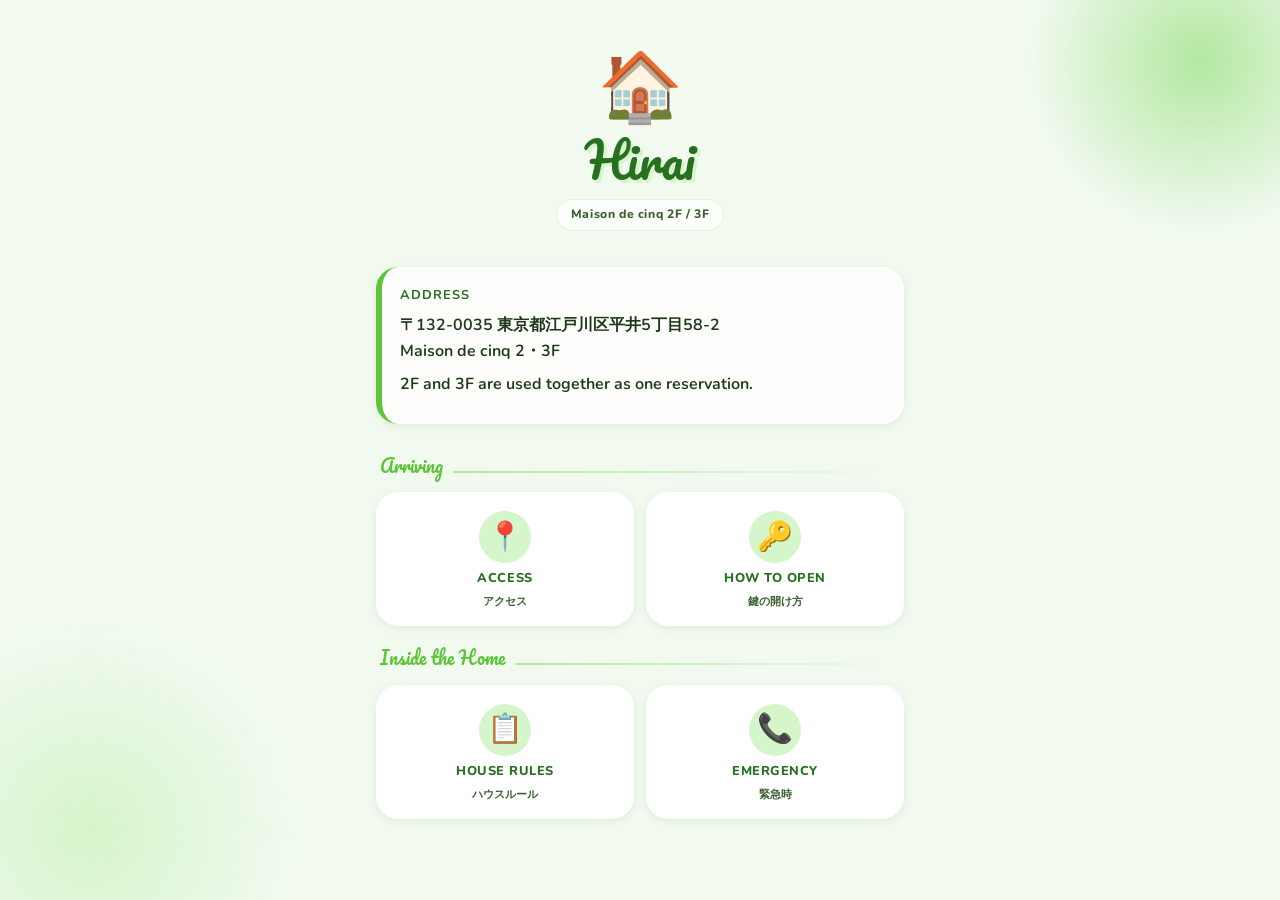
==== index.html @ 151ad1eb "Add Hirai guest manual site" ====
<!doctype html>
<html lang="en">
<head>
  <meta charset="utf-8">
  <meta name="viewport" content="width=device-width, initial-scale=1, viewport-fit=cover">
  <meta name="theme-color" content="#f2faf0">
  <title>Welcome to Hirai / Maison de cinq</title>
  <link rel="preconnect" href="https://fonts.googleapis.com">
  <link rel="preconnect" href="https://fonts.gstatic.com" crossorigin>
  <link href="https://fonts.googleapis.com/css2?family=Nunito:wght@500;600;700;800;900&family=Pacifico&display=swap" rel="stylesheet">
  <link rel="stylesheet" href="assets/site.css">
</head>
<body>
<main>
  <section class="hero">
    <div class="mark" aria-hidden="true">🏠</div>
    <h1>Hirai</h1>
    <p>Maison de cinq 2F / 3F</p>
  </section>

  <section class="notice" aria-label="Property information">
    <strong>Address</strong>
    <p>〒132-0035 東京都江戸川区平井5丁目58-2<br>Maison de cinq 2・3F</p>
    <p>2F and 3F are used together as one reservation.</p>
  </section>

  <nav class="menu" aria-label="Guest menu">
    <div class="menu-group">
      <div class="menu-group-head">
        <span class="menu-group-title">Arriving</span>
        <span class="menu-group-line"></span>
      </div>
      <div class="btn-grid">
        <a href="access/" class="pl-btn">
          <span class="pl-icon-wrap"><span class="pl-icon" aria-hidden="true">📍</span></span>
          <span class="pl-en">Access</span>
          <span class="pl-ja">アクセス</span>
        </a>
        <a href="how-to-open/" class="pl-btn">
          <span class="pl-icon-wrap"><span class="pl-icon" aria-hidden="true">🔑</span></span>
          <span class="pl-en">How to Open</span>
          <span class="pl-ja">鍵の開け方</span>
        </a>
      </div>
    </div>

    <div class="menu-group">
      <div class="menu-group-head">
        <span class="menu-group-title">Inside the Home</span>
        <span class="menu-group-line"></span>
      </div>
      <div class="btn-grid">
        <a href="house-rules/" class="pl-btn">
          <span class="pl-icon-wrap"><span class="pl-icon" aria-hidden="true">📋</span></span>
          <span class="pl-en">House Rules</span>
          <span class="pl-ja">ハウスルール</span>
        </a>
        <a href="emergency/" class="pl-btn">
          <span class="pl-icon-wrap"><span class="pl-icon" aria-hidden="true">📞</span></span>
          <span class="pl-en">Emergency</span>
          <span class="pl-ja">緊急時</span>
        </a>
      </div>
    </div>
  </nav>
</main>
</body>
</html>
---- assets/site.css ----
:root {
  --cream: #f2faf0;
  --cream-deep: #dff5d8;
  --green: #5ec43a;
  --green-dark: #267020;
  --green-soft: #d5f5ca;
  --text: #1e3a18;
  --muted: #3a6030;
  --white: #fff;
  --shadow-sm: 0 2px 8px rgba(40,100,30,.10);
  --shadow-md: 0 4px 18px rgba(40,100,30,.15);
  --shadow-hover: 0 14px 38px rgba(40,100,30,.24);
  --ease-pop: cubic-bezier(.34,1.56,.64,1);
}

* { box-sizing: border-box; }

body {
  margin: 0;
  font-family: Nunito, -apple-system, BlinkMacSystemFont, sans-serif;
  background: var(--cream);
  color: var(--text);
  line-height: 1.6;
  min-height: 100vh;
}

body::before,
body::after {
  content: "";
  position: fixed;
  border-radius: 50%;
  pointer-events: none;
  z-index: 0;
  filter: blur(4px);
}

body::before {
  top: -120px;
  right: -100px;
  width: 360px;
  height: 360px;
  background: radial-gradient(circle, #b2e8a0 0%, transparent 68%);
}

body::after {
  bottom: -140px;
  left: -120px;
  width: 420px;
  height: 420px;
  background: radial-gradient(circle, var(--green-soft) 0%, transparent 70%);
}

main {
  position: relative;
  max-width: 560px;
  margin: 0 auto;
  padding: 0 0 40px;
  z-index: 1;
}

.hero {
  text-align: center;
  padding: 54px 24px 28px;
}

.hero .mark {
  display: inline-block;
  font-size: 68px;
  line-height: 1;
  margin-bottom: 10px;
}

.hero h1 {
  font-family: Pacifico, cursive;
  font-weight: 400;
  color: var(--green-dark);
  font-size: clamp(2rem, 7vw, 3rem);
  line-height: 1.15;
  margin: 0 0 8px;
  text-shadow: 3px 3px 0 var(--green-soft);
}

.hero p,
.pill {
  display: inline-flex;
  align-items: center;
  gap: 6px;
  margin: 4px 0 0;
  padding: 5px 14px;
  border-radius: 999px;
  background: rgba(255,255,255,.7);
  color: var(--muted);
  font-size: .76rem;
  font-weight: 800;
  letter-spacing: .05em;
  border: 1px solid rgba(94,196,58,.18);
}

.notice,
.content {
  margin: 8px 16px 28px;
  background: rgba(255,255,255,.84);
  border-radius: 22px;
  padding: 18px;
  box-shadow: var(--shadow-sm);
}

.notice {
  border-left: 6px solid var(--green);
}

.notice strong {
  display: block;
  color: var(--green-dark);
  font-size: .8rem;
  letter-spacing: .08em;
  text-transform: uppercase;
}

.menu { padding: 0 16px; }

.menu-group { margin-bottom: 18px; }

.menu-group-head {
  display: flex;
  align-items: baseline;
  gap: 10px;
  margin: 0 4px 12px;
}

.menu-group-title {
  font-family: Pacifico, cursive;
  font-weight: 400;
  font-size: 1.1rem;
  color: var(--green);
}

.menu-group-line {
  flex: 1;
  height: 2px;
  background: linear-gradient(to right, #b2e8a0, transparent);
  border-radius: 2px;
}

.btn-grid {
  display: grid;
  grid-template-columns: 1fr 1fr;
  gap: 12px;
}

.pl-btn {
  background: var(--white);
  border-radius: 22px;
  padding: 18px 12px 16px;
  display: flex;
  flex-direction: column;
  align-items: center;
  gap: 8px;
  text-decoration: none;
  color: var(--text);
  box-shadow: var(--shadow-sm);
  border: 1.5px solid transparent;
  transition: transform .22s var(--ease-pop), box-shadow .22s ease, border-color .2s ease;
}

.pl-btn:hover,
.pl-btn:focus-visible {
  transform: translateY(-4px);
  box-shadow: var(--shadow-hover);
  border-color: var(--green);
  outline: none;
}

.pl-icon-wrap {
  width: 52px;
  height: 52px;
  border-radius: 50%;
  display: flex;
  align-items: center;
  justify-content: center;
  background: var(--green-soft);
}

.pl-icon { font-size: 1.8rem; line-height: 1; }
.pl-en { font-size: .8rem; font-weight: 800; text-transform: uppercase; letter-spacing: .04em; color: var(--green-dark); text-align: center; line-height: 1.2; }
.pl-ja { font-size: .7rem; font-weight: 700; color: var(--muted); text-align: center; line-height: 1.35; }

.top {
  position: sticky;
  top: 0;
  background: linear-gradient(135deg, var(--green) 0%, var(--green-dark) 100%);
  color: white;
  margin: 0 0 20px;
  padding: 16px 20px;
  display: flex;
  align-items: center;
  gap: 14px;
  box-shadow: 0 2px 12px rgba(0,0,0,.15);
  z-index: 5;
}

.back {
  color: white;
  text-decoration: none;
  background: rgba(255,255,255,.25);
  width: 38px;
  height: 38px;
  border-radius: 50%;
  display: grid;
  place-items: center;
  font-size: 1.2rem;
  font-weight: 900;
  flex-shrink: 0;
}

.top-emoji { font-size: 1.8rem; line-height: 1; flex-shrink: 0; }

.top h1 {
  font-family: Pacifico, cursive;
  font-weight: 400;
  font-size: 1.3rem;
  margin: 0;
  line-height: 1.2;
  color: #fff;
}

h2, h3 { color: var(--green-dark); margin: 18px 0 8px; }
p { margin: 8px 0; font-weight: 650; }
ul, ol { padding-left: 1.2rem; }
li { margin: 6px 0; }
figure { margin: 14px 0; }
img { width: 100%; height: auto; border-radius: 14px; display: block; box-shadow: 0 2px 10px rgba(0,0,0,.08); }
code { font-family: ui-monospace, SFMono-Regular, Menlo, monospace; background: #eef8e8; border-radius: 6px; padding: 2px 5px; }

.important {
  background: #fff7ed;
  border-left: 5px solid #f59e0b;
  border-radius: 12px;
  padding: 12px 14px;
  margin: 18px 0;
  font-weight: 800;
}

@media (max-width: 420px) {
  .btn-grid { grid-template-columns: 1fr; }
  .hero { padding-top: 42px; }
}
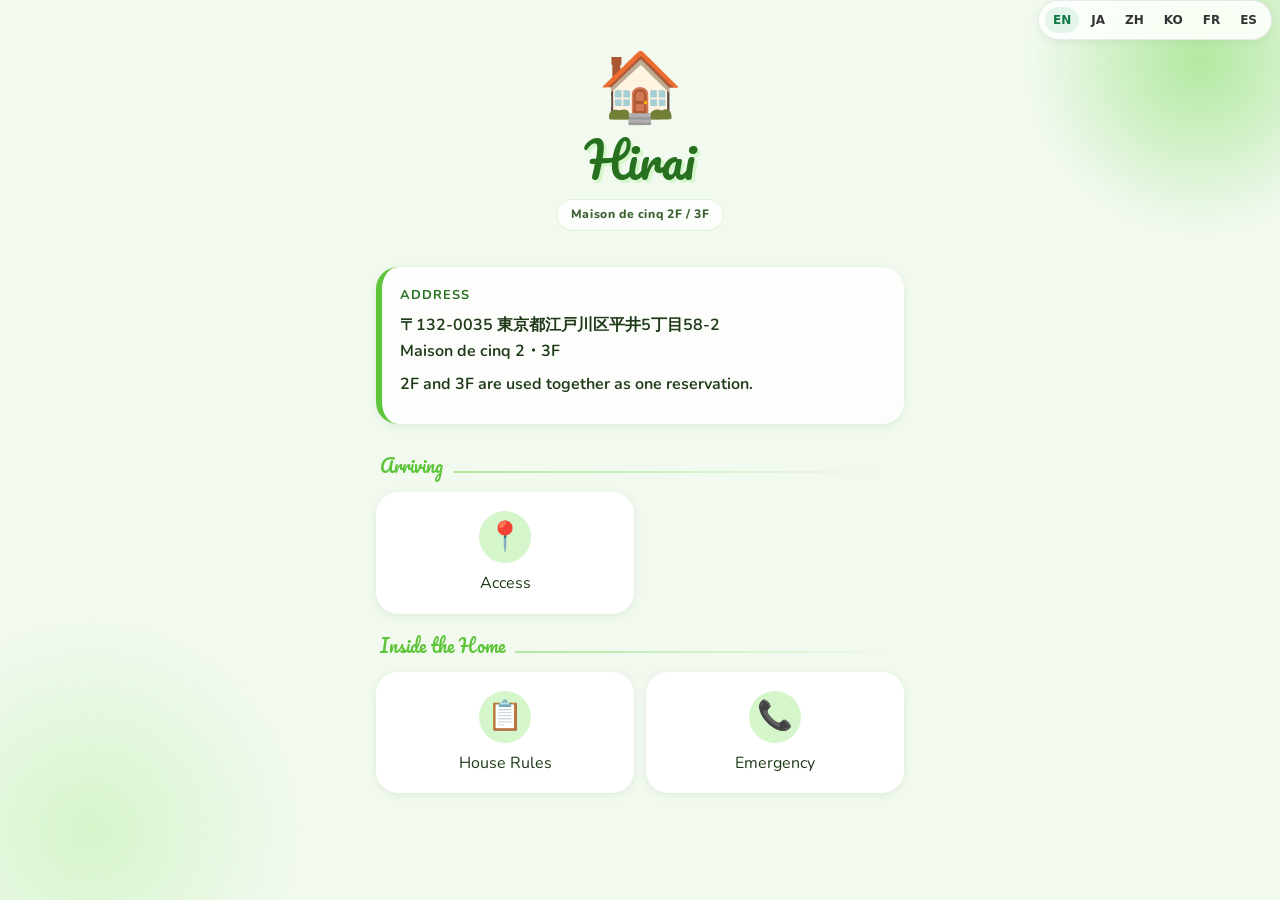
==== commit 459c6a4d: "feat(i18n): add 6-language client-side i18n with shared assets; remove key page, add access note; wi" ====
--- a/index.html
+++ b/index.html
@@ -9,60 +9,54 @@
   <link rel="preconnect" href="https://fonts.gstatic.com" crossorigin>
   <link href="https://fonts.googleapis.com/css2?family=Nunito:wght@500;600;700;800;900&family=Pacifico&display=swap" rel="stylesheet">
   <link rel="stylesheet" href="assets/site.css">
+  <link rel="stylesheet" href="assets/i18n.css">
 </head>
 <body>
 <main>
   <section class="hero">
     <div class="mark" aria-hidden="true">🏠</div>
-    <h1>Hirai</h1>
-    <p>Maison de cinq 2F / 3F</p>
+    <h1 data-i18n="hero.title">Hirai</h1>
+    <p data-i18n="hero.subtitle">Maison de cinq 2F / 3F</p>
   </section>
 
   <section class="notice" aria-label="Property information">
-    <strong>Address</strong>
-    <p>〒132-0035 東京都江戸川区平井5丁目58-2<br>Maison de cinq 2・3F</p>
-    <p>2F and 3F are used together as one reservation.</p>
+    <strong data-i18n="notice.address.label">Address</strong>
+    <p data-i18n="notice.address.text" data-i18n-html>〒132-0035 東京都江戸川区平井5丁目58-2<br>Maison de cinq 2・3F</p>
+    <p data-i18n="notice.address.note">2F and 3F are used together as one reservation.</p>
   </section>
 
   <nav class="menu" aria-label="Guest menu">
     <div class="menu-group">
       <div class="menu-group-head">
-        <span class="menu-group-title">Arriving</span>
+        <span class="menu-group-title" data-i18n="menu.arriving">Arriving</span>
         <span class="menu-group-line"></span>
       </div>
       <div class="btn-grid">
         <a href="access/" class="pl-btn">
           <span class="pl-icon-wrap"><span class="pl-icon" aria-hidden="true">📍</span></span>
-          <span class="pl-en">Access</span>
-          <span class="pl-ja">アクセス</span>
-        </a>
-        <a href="how-to-open/" class="pl-btn">
-          <span class="pl-icon-wrap"><span class="pl-icon" aria-hidden="true">🔑</span></span>
-          <span class="pl-en">How to Open</span>
-          <span class="pl-ja">鍵の開け方</span>
+          <span data-i18n="menu.access">Access</span>
         </a>
       </div>
     </div>
 
     <div class="menu-group">
       <div class="menu-group-head">
-        <span class="menu-group-title">Inside the Home</span>
+        <span class="menu-group-title" data-i18n="menu.inside">Inside the Home</span>
         <span class="menu-group-line"></span>
       </div>
       <div class="btn-grid">
         <a href="house-rules/" class="pl-btn">
           <span class="pl-icon-wrap"><span class="pl-icon" aria-hidden="true">📋</span></span>
-          <span class="pl-en">House Rules</span>
-          <span class="pl-ja">ハウスルール</span>
+          <span data-i18n="menu.houseRules">House Rules</span>
         </a>
         <a href="emergency/" class="pl-btn">
           <span class="pl-icon-wrap"><span class="pl-icon" aria-hidden="true">📞</span></span>
-          <span class="pl-en">Emergency</span>
-          <span class="pl-ja">緊急時</span>
+          <span data-i18n="menu.emergency">Emergency</span>
         </a>
       </div>
     </div>
   </nav>
 </main>
+<script src="assets/i18n.js" defer></script>
 </body>
 </html>
--- a/assets/i18n.css
+++ b/assets/i18n.css
@@ -0,0 +1,36 @@
+/* Lightweight styles for the floating language switcher */
+.i18n-switcher {
+  position: fixed;
+  top: env(safe-area-inset-top, 0px);
+  right: 8px;
+  z-index: 1000;
+  display: flex;
+  gap: 4px;
+  padding: 6px;
+  background: rgba(255, 255, 255, 0.9);
+  backdrop-filter: saturate(180%) blur(8px);
+  border: 1px solid rgba(0,0,0,0.08);
+  border-radius: 999px;
+  box-shadow: 0 2px 8px rgba(0,0,0,0.06);
+}
+
+.i18n-switcher button {
+  appearance: none;
+  border: none;
+  background: transparent;
+  font: 600 12px/1.2 system-ui, -apple-system, Segoe UI, Roboto, Helvetica, Arial, sans-serif;
+  color: #333;
+  padding: 6px 8px;
+  border-radius: 999px;
+  cursor: pointer;
+}
+
+.i18n-switcher button[aria-current="true"] {
+  background: #e6f5ec;
+  color: #0d7a43;
+}
+
+@media (max-width: 480px) {
+  .i18n-switcher { right: 4px; padding: 4px; }
+  .i18n-switcher button { padding: 6px; font-size: 11px; }
+}
